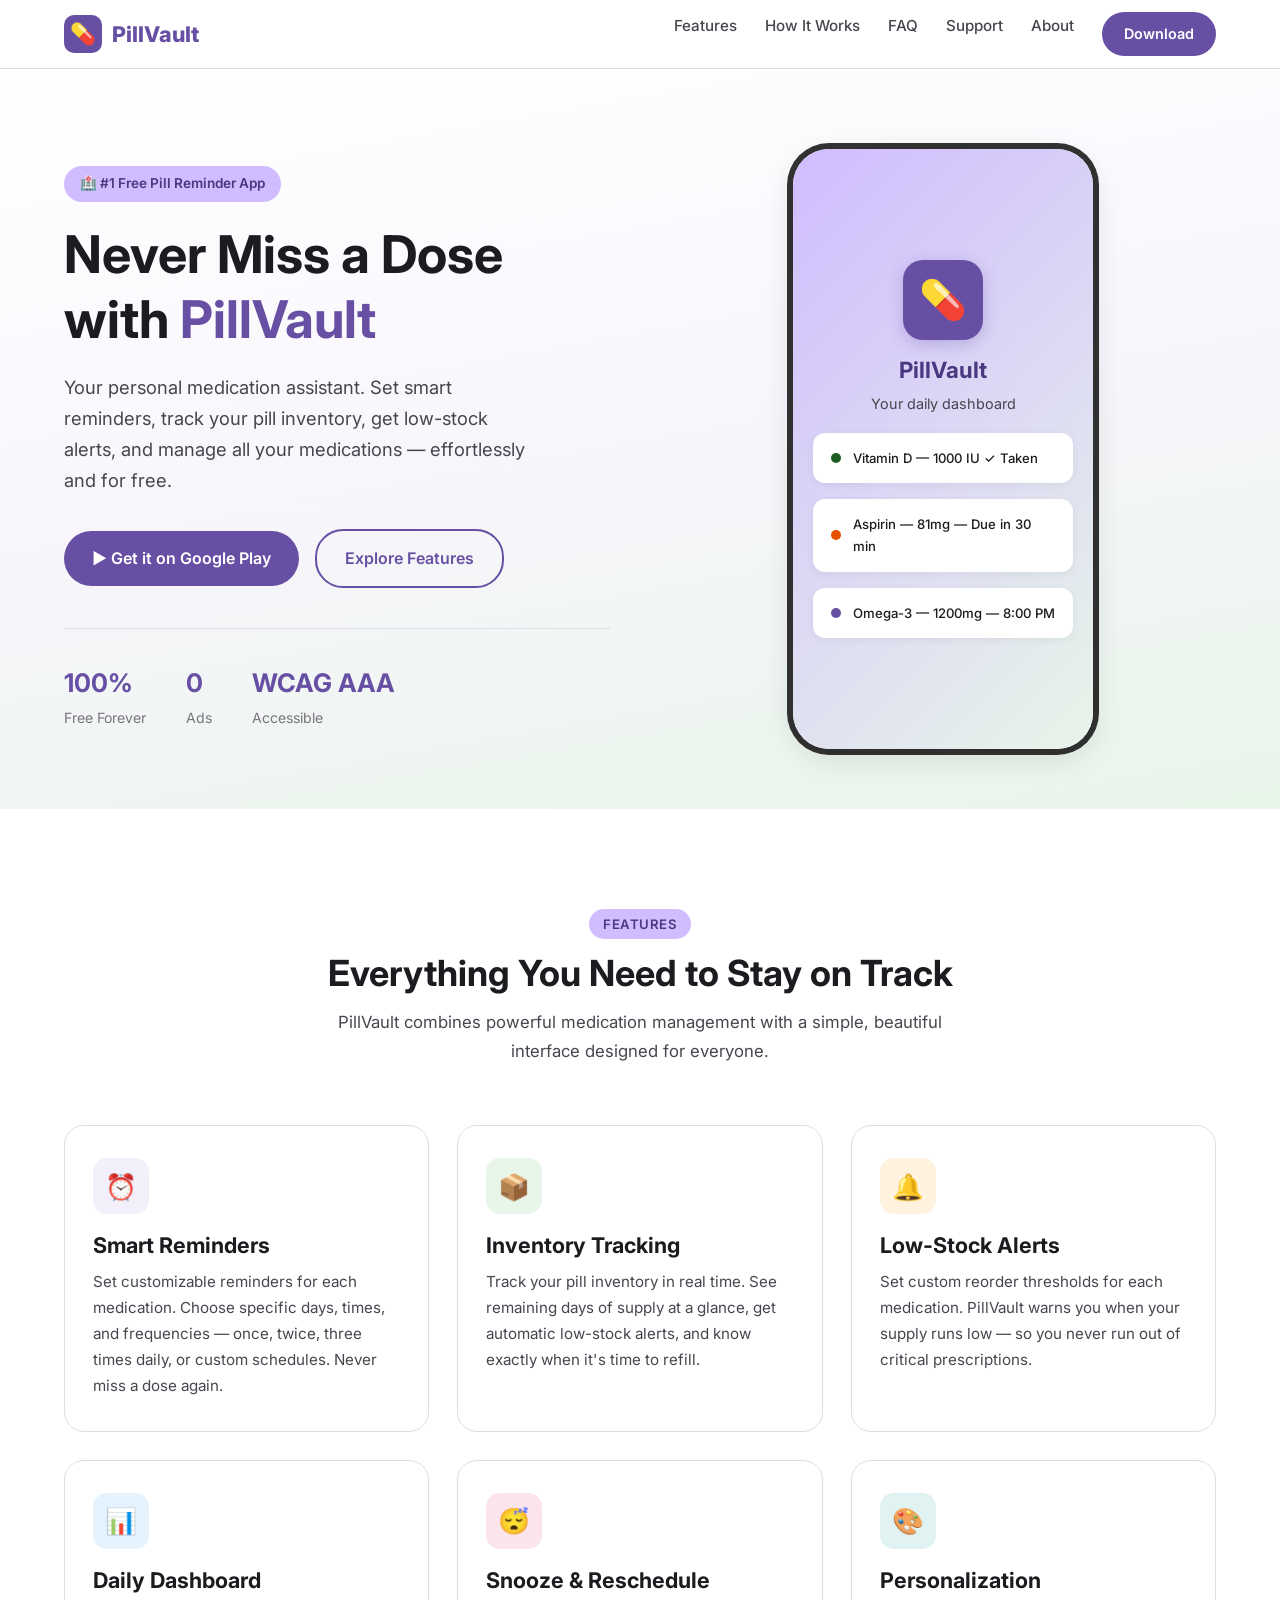
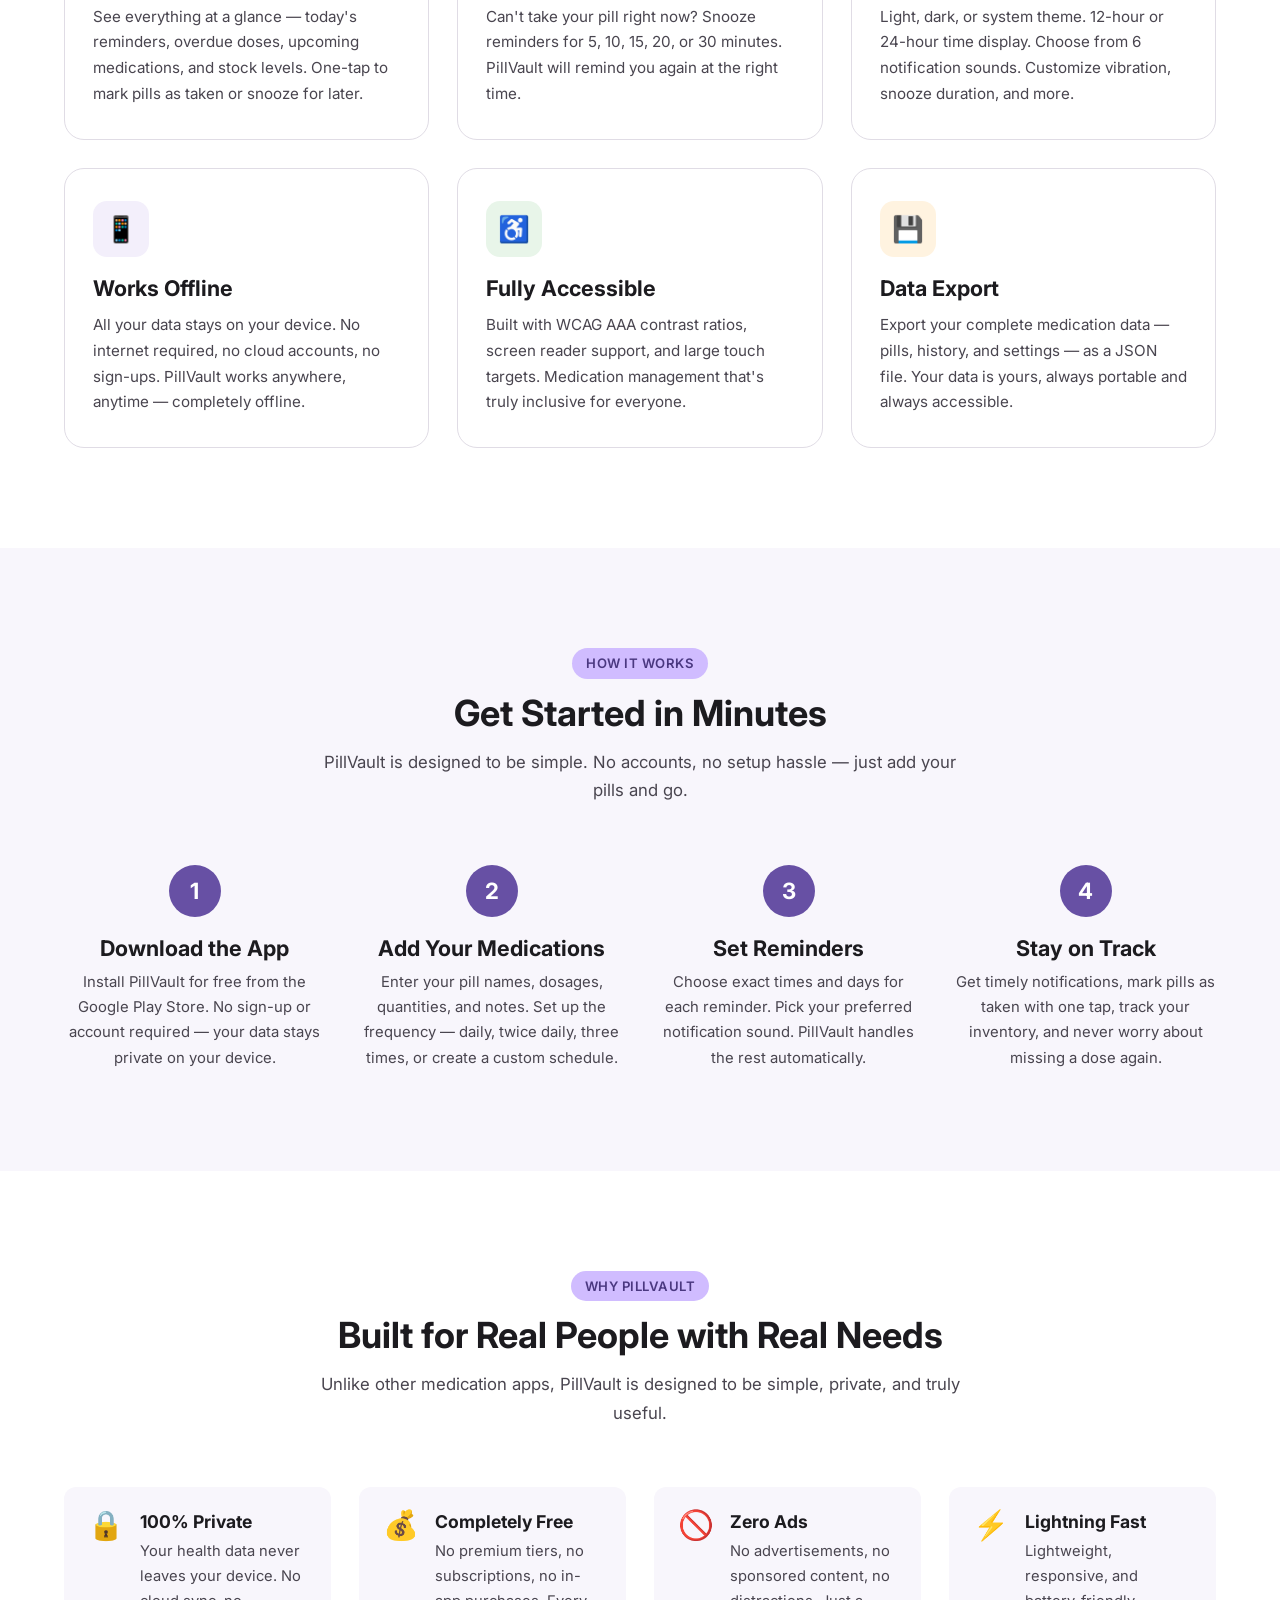
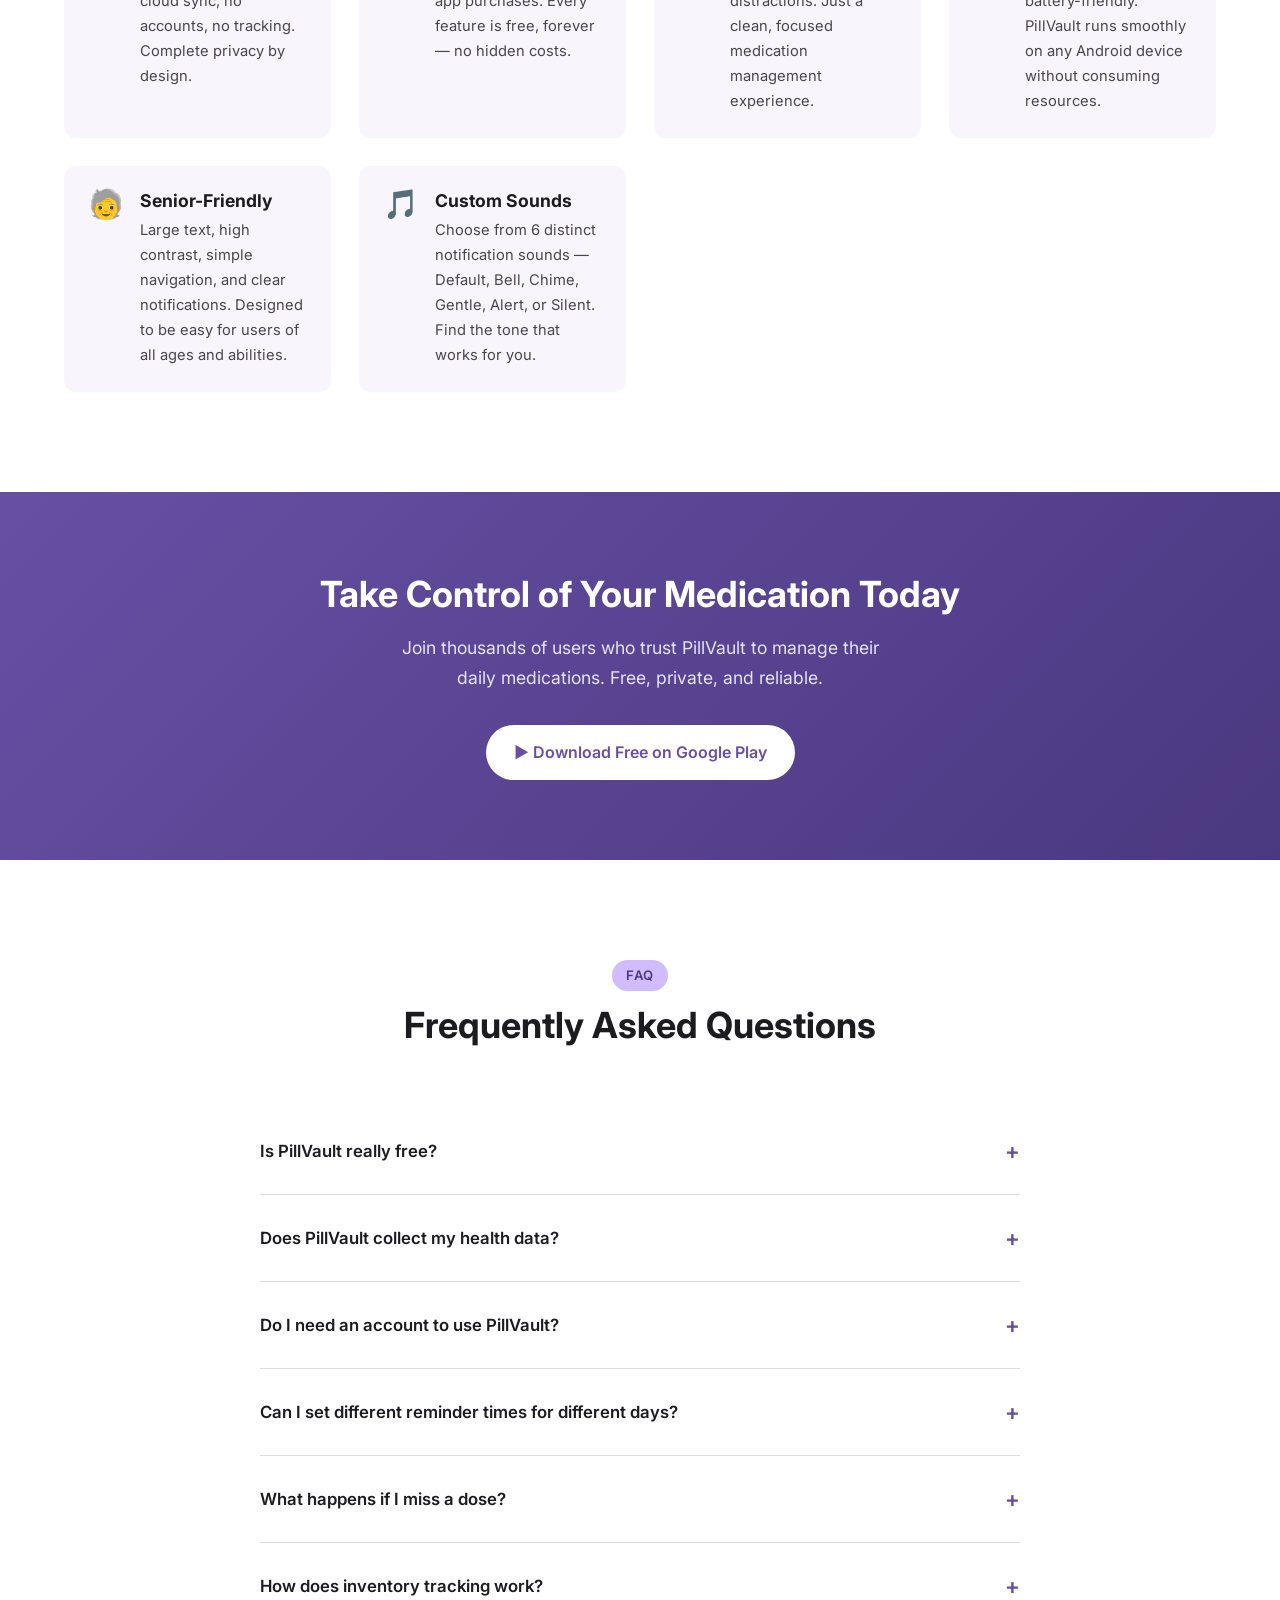
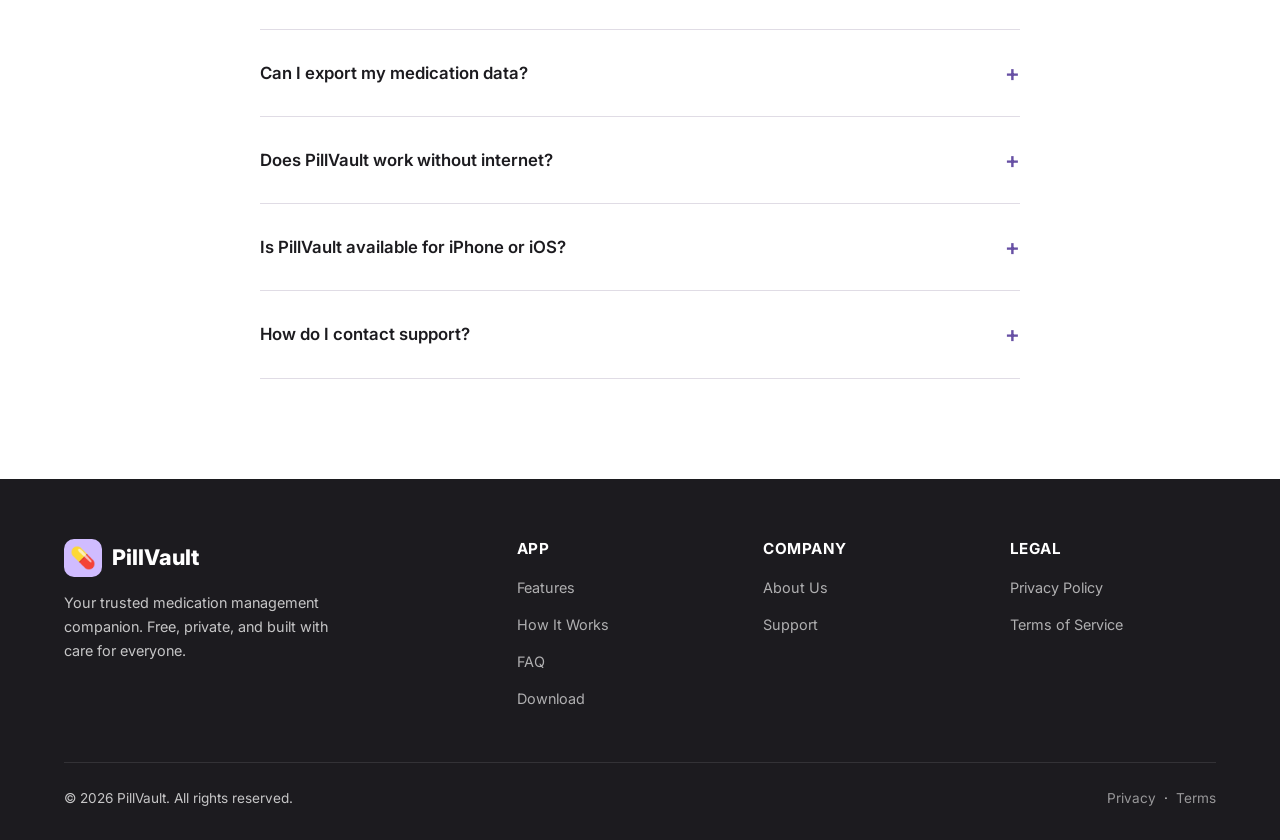
==== index.html @ a22668d8 "Add privacy policy, terms of service, and support pages; create sitemap and robots.txt for SEO" ====
<!doctype html>
<html lang="en">
  <head>
    <meta charset="UTF-8" />
    <meta name="viewport" content="width=device-width, initial-scale=1.0" />

    <!-- Primary SEO -->
    <title>PillVault — Smart Medication Manager &amp; Pill Reminder App</title>
    <meta
      name="description"
      content="PillVault is a free medication management app with smart pill reminders, inventory tracking, and low-stock alerts. Never miss a dose again. Download on Google Play."
    />
    <meta
      name="keywords"
      content="pill reminder app, medication manager, medicine tracker, pill organizer, medication reminder, inventory tracker, health app, prescription tracker, dose reminder, PillVault"
    />
    <meta name="author" content="PillVault" />
    <link rel="canonical" href="https://pillvault.app/" />

    <!-- Open Graph / Social -->
    <meta property="og:type" content="website" />
    <meta
      property="og:title"
      content="PillVault — Smart Medication Manager &amp; Pill Reminder App"
    />
    <meta
      property="og:description"
      content="Never miss a dose. PillVault helps you manage medications, set smart reminders, and track inventory — all in one free app."
    />
    <meta property="og:url" content="https://pillvault.app/" />
    <meta property="og:site_name" content="PillVault" />
    <meta
      property="og:image"
      content="https://pillvault.app/assets/images/og-image.png"
    />

    <!-- Twitter -->
    <meta name="twitter:card" content="summary_large_image" />
    <meta
      name="twitter:title"
      content="PillVault — Smart Medication Manager &amp; Pill Reminder App"
    />
    <meta
      name="twitter:description"
      content="Never miss a dose. PillVault helps you manage medications, set smart reminders, and track inventory — all in one free app."
    />
    <meta
      name="twitter:image"
      content="https://pillvault.app/assets/images/og-image.png"
    />

    <!-- Favicon -->
    <link rel="icon" type="image/svg+xml" href="assets/images/favicon.svg" />

    <!-- Fonts -->
    <link rel="preconnect" href="https://fonts.googleapis.com" />
    <link rel="preconnect" href="https://fonts.gstatic.com" crossorigin />
    <link
      href="https://fonts.googleapis.com/css2?family=Inter:wght@400;500;600;700;800&display=swap"
      rel="stylesheet"
    />

    <!-- Styles -->
    <link rel="stylesheet" href="assets/style.css" />

    <!-- Structured Data -->
    <script type="application/ld+json">
      {
        "@context": "https://schema.org",
        "@type": "MobileApplication",
        "name": "PillVault",
        "operatingSystem": "Android",
        "applicationCategory": "HealthApplication",
        "description": "PillVault is a free, smart medication management app with pill reminders, inventory tracking, low-stock alerts, and customizable notification sounds. Never miss a dose again.",
        "offers": {
          "@type": "Offer",
          "price": "0",
          "priceCurrency": "USD"
        },
        "aggregateRating": {
          "@type": "AggregateRating",
          "ratingValue": "4.8",
          "ratingCount": "500"
        },
        "url": "https://pillvault.app/",
        "installUrl": "https://play.google.com/store/apps/details?id=com.pillvault.app"
      }
    </script>
  </head>
  <body>
    <!-- ==================== HEADER ==================== -->
    <header class="site-header">
      <div class="container header-inner">
        <a href="index.html" class="logo" aria-label="PillVault Home">
          <span class="logo-icon">💊</span> PillVault
        </a>
        <button
          class="mobile-toggle"
          aria-label="Toggle navigation"
          onclick="document.querySelector('nav').classList.toggle('open')"
        >
          ☰
        </button>
        <nav>
          <ul>
            <li><a href="#features">Features</a></li>
            <li><a href="#how-it-works">How It Works</a></li>
            <li><a href="#faq">FAQ</a></li>
            <li><a href="support.html">Support</a></li>
            <li><a href="about.html">About</a></li>
            <li>
              <a
                href="https://play.google.com/store/apps/details?id=com.pillvault.app"
                class="btn btn-primary"
                style="padding: 10px 22px; font-size: 0.9rem"
                >Download</a
              >
            </li>
          </ul>
        </nav>
      </div>
    </header>

    <!-- ==================== HERO ==================== -->
    <section class="hero">
      <div class="container hero-grid">
        <div class="hero-content">
          <span class="hero-badge">🏥 #1 Free Pill Reminder App</span>
          <h1>Never Miss a Dose with <span>PillVault</span></h1>
          <p class="hero-desc">
            Your personal medication assistant. Set smart reminders, track your
            pill inventory, get low-stock alerts, and manage all your
            medications — effortlessly and for free.
          </p>
          <div class="hero-actions">
            <a
              href="https://play.google.com/store/apps/details?id=com.pillvault.app"
              class="btn btn-primary"
            >
              ▶ Get it on Google Play
            </a>
            <a href="#features" class="btn btn-outline">Explore Features</a>
          </div>

          <div class="hero-stats">
            <div class="stat">
              <strong>100%</strong>
              <span>Free Forever</span>
            </div>
            <div class="stat">
              <strong>0</strong>
              <span>Ads</span>
            </div>
            <div class="stat">
              <strong>WCAG AAA</strong>
              <span>Accessible</span>
            </div>
          </div>
        </div>

        <div class="hero-visual">
          <div class="phone-mockup">
            <div class="phone-screen">
              <div class="app-icon-large">💊</div>
              <h3>PillVault</h3>
              <p>Your daily dashboard</p>
              <div class="mock-card">
                <span class="dot dot-green"></span>
                <span>Vitamin D — 1000 IU ✓ Taken</span>
              </div>
              <div class="mock-card">
                <span class="dot dot-orange"></span>
                <span>Aspirin — 81mg — Due in 30 min</span>
              </div>
              <div class="mock-card">
                <span class="dot dot-blue"></span>
                <span>Omega-3 — 1200mg — 8:00 PM</span>
              </div>
            </div>
          </div>
        </div>
      </div>
    </section>

    <!-- ==================== FEATURES ==================== -->
    <section class="features" id="features">
      <div class="container">
        <div class="section-header">
          <span class="section-label">Features</span>
          <h2>Everything You Need to Stay on Track</h2>
          <p>
            PillVault combines powerful medication management with a simple,
            beautiful interface designed for everyone.
          </p>
        </div>

        <div class="features-grid">
          <div class="feature-card">
            <div class="feature-icon icon-purple">⏰</div>
            <h3>Smart Reminders</h3>
            <p>
              Set customizable reminders for each medication. Choose specific
              days, times, and frequencies — once, twice, three times daily, or
              custom schedules. Never miss a dose again.
            </p>
          </div>

          <div class="feature-card">
            <div class="feature-icon icon-green">📦</div>
            <h3>Inventory Tracking</h3>
            <p>
              Track your pill inventory in real time. See remaining days of
              supply at a glance, get automatic low-stock alerts, and know
              exactly when it's time to refill.
            </p>
          </div>

          <div class="feature-card">
            <div class="feature-icon icon-orange">🔔</div>
            <h3>Low-Stock Alerts</h3>
            <p>
              Set custom reorder thresholds for each medication. PillVault warns
              you when your supply runs low — so you never run out of critical
              prescriptions.
            </p>
          </div>

          <div class="feature-card">
            <div class="feature-icon icon-blue">📊</div>
            <h3>Daily Dashboard</h3>
            <p>
              See everything at a glance — today's reminders, overdue doses,
              upcoming medications, and stock levels. One-tap to mark pills as
              taken or snooze for later.
            </p>
          </div>

          <div class="feature-card">
            <div class="feature-icon icon-red">😴</div>
            <h3>Snooze &amp; Reschedule</h3>
            <p>
              Can't take your pill right now? Snooze reminders for 5, 10, 15,
              20, or 30 minutes. PillVault will remind you again at the right
              time.
            </p>
          </div>

          <div class="feature-card">
            <div class="feature-icon icon-teal">🎨</div>
            <h3>Personalization</h3>
            <p>
              Light, dark, or system theme. 12-hour or 24-hour time display.
              Choose from 6 notification sounds. Customize vibration, snooze
              duration, and more.
            </p>
          </div>

          <div class="feature-card">
            <div class="feature-icon icon-purple">📱</div>
            <h3>Works Offline</h3>
            <p>
              All your data stays on your device. No internet required, no cloud
              accounts, no sign-ups. PillVault works anywhere, anytime —
              completely offline.
            </p>
          </div>

          <div class="feature-card">
            <div class="feature-icon icon-green">♿</div>
            <h3>Fully Accessible</h3>
            <p>
              Built with WCAG AAA contrast ratios, screen reader support, and
              large touch targets. Medication management that's truly inclusive
              for everyone.
            </p>
          </div>

          <div class="feature-card">
            <div class="feature-icon icon-orange">💾</div>
            <h3>Data Export</h3>
            <p>
              Export your complete medication data — pills, history, and
              settings — as a JSON file. Your data is yours, always portable and
              always accessible.
            </p>
          </div>
        </div>
      </div>
    </section>

    <!-- ==================== HOW IT WORKS ==================== -->
    <section class="how-it-works" id="how-it-works">
      <div class="container">
        <div class="section-header">
          <span class="section-label">How It Works</span>
          <h2>Get Started in Minutes</h2>
          <p>
            PillVault is designed to be simple. No accounts, no setup hassle —
            just add your pills and go.
          </p>
        </div>

        <div class="steps">
          <div class="step">
            <div class="step-number">1</div>
            <h3>Download the App</h3>
            <p>
              Install PillVault for free from the Google Play Store. No sign-up
              or account required — your data stays private on your device.
            </p>
          </div>
          <div class="step">
            <div class="step-number">2</div>
            <h3>Add Your Medications</h3>
            <p>
              Enter your pill names, dosages, quantities, and notes. Set up the
              frequency — daily, twice daily, three times, or create a custom
              schedule.
            </p>
          </div>
          <div class="step">
            <div class="step-number">3</div>
            <h3>Set Reminders</h3>
            <p>
              Choose exact times and days for each reminder. Pick your preferred
              notification sound. PillVault handles the rest automatically.
            </p>
          </div>
          <div class="step">
            <div class="step-number">4</div>
            <h3>Stay on Track</h3>
            <p>
              Get timely notifications, mark pills as taken with one tap, track
              your inventory, and never worry about missing a dose again.
            </p>
          </div>
        </div>
      </div>
    </section>

    <!-- ==================== WHY PILLVAULT ==================== -->
    <section class="benefits" id="why">
      <div class="container">
        <div class="section-header">
          <span class="section-label">Why PillVault</span>
          <h2>Built for Real People with Real Needs</h2>
          <p>
            Unlike other medication apps, PillVault is designed to be simple,
            private, and truly useful.
          </p>
        </div>

        <div class="benefits-grid">
          <div class="benefit-card">
            <div class="benefit-icon">🔒</div>
            <div>
              <h3>100% Private</h3>
              <p>
                Your health data never leaves your device. No cloud sync, no
                accounts, no tracking. Complete privacy by design.
              </p>
            </div>
          </div>

          <div class="benefit-card">
            <div class="benefit-icon">💰</div>
            <div>
              <h3>Completely Free</h3>
              <p>
                No premium tiers, no subscriptions, no in-app purchases. Every
                feature is free, forever — no hidden costs.
              </p>
            </div>
          </div>

          <div class="benefit-card">
            <div class="benefit-icon">🚫</div>
            <div>
              <h3>Zero Ads</h3>
              <p>
                No advertisements, no sponsored content, no distractions. Just a
                clean, focused medication management experience.
              </p>
            </div>
          </div>

          <div class="benefit-card">
            <div class="benefit-icon">⚡</div>
            <div>
              <h3>Lightning Fast</h3>
              <p>
                Lightweight, responsive, and battery-friendly. PillVault runs
                smoothly on any Android device without consuming resources.
              </p>
            </div>
          </div>

          <div class="benefit-card">
            <div class="benefit-icon">🧓</div>
            <div>
              <h3>Senior-Friendly</h3>
              <p>
                Large text, high contrast, simple navigation, and clear
                notifications. Designed to be easy for users of all ages and
                abilities.
              </p>
            </div>
          </div>

          <div class="benefit-card">
            <div class="benefit-icon">🎵</div>
            <div>
              <h3>Custom Sounds</h3>
              <p>
                Choose from 6 distinct notification sounds — Default, Bell,
                Chime, Gentle, Alert, or Silent. Find the tone that works for
                you.
              </p>
            </div>
          </div>
        </div>
      </div>
    </section>

    <!-- ==================== CTA ==================== -->
    <section class="cta">
      <div class="container">
        <h2>Take Control of Your Medication Today</h2>
        <p>
          Join thousands of users who trust PillVault to manage their daily
          medications. Free, private, and reliable.
        </p>
        <a
          href="https://play.google.com/store/apps/details?id=com.pillvault.app"
          class="btn btn-white"
        >
          ▶ Download Free on Google Play
        </a>
      </div>
    </section>

    <!-- ==================== FAQ ==================== -->
    <section class="faq" id="faq">
      <div class="container">
        <div class="section-header">
          <span class="section-label">FAQ</span>
          <h2>Frequently Asked Questions</h2>
        </div>

        <div class="faq-list">
          <details class="faq-item">
            <summary>Is PillVault really free?</summary>
            <p>
              Yes, PillVault is 100% free with no in-app purchases, no
              subscriptions, and no hidden fees. All features are available to
              every user from day one.
            </p>
          </details>

          <details class="faq-item">
            <summary>Does PillVault collect my health data?</summary>
            <p>
              No. PillVault stores all your data locally on your device. We do
              not collect, transmit, or store any personal or health information
              on external servers. Your data stays on your phone.
            </p>
          </details>

          <details class="faq-item">
            <summary>Do I need an account to use PillVault?</summary>
            <p>
              No account or sign-up is required. Simply download the app and
              start adding your medications right away. No email, no password,
              no verification needed.
            </p>
          </details>

          <details class="faq-item">
            <summary>
              Can I set different reminder times for different days?
            </summary>
            <p>
              Yes! PillVault supports fully customizable reminder schedules. You
              can set different times for each day of the week, or use preset
              frequencies like once, twice, or three times daily.
            </p>
          </details>

          <details class="faq-item">
            <summary>What happens if I miss a dose?</summary>
            <p>
              PillVault automatically detects missed doses after 60 minutes and
              marks them accordingly in your history. You can also snooze
              reminders to be notified again after a configurable delay.
            </p>
          </details>

          <details class="faq-item">
            <summary>How does inventory tracking work?</summary>
            <p>
              When you add a medication, enter your current quantity. Each time
              you mark a dose as taken, PillVault automatically decreases your
              inventory count. You'll see remaining days of supply and get
              alerts when stock runs low.
            </p>
          </details>

          <details class="faq-item">
            <summary>Can I export my medication data?</summary>
            <p>
              Yes. Go to Settings and use the Export Data feature. PillVault
              exports all your pills, history, and settings as a portable JSON
              file that you can save or share.
            </p>
          </details>

          <details class="faq-item">
            <summary>Does PillVault work without internet?</summary>
            <p>
              Absolutely. PillVault works completely offline. All reminder
              scheduling, inventory tracking, and data management happen locally
              on your device with no internet connection required.
            </p>
          </details>

          <details class="faq-item">
            <summary>Is PillVault available for iPhone or iOS?</summary>
            <p>
              PillVault is currently available on Android via the Google Play
              Store. iOS support is planned for a future release. Stay tuned for
              updates!
            </p>
          </details>

          <details class="faq-item">
            <summary>How do I contact support?</summary>
            <p>
              Visit our <a href="support.html">Support page</a> for help. You
              can reach us via email for any questions, feedback, or issues you
              encounter with the app.
            </p>
          </details>
        </div>
      </div>
    </section>

    <!-- ==================== FOOTER ==================== -->
    <footer class="site-footer">
      <div class="container">
        <div class="footer-grid">
          <div class="footer-brand">
            <div class="logo"><span class="logo-icon">💊</span> PillVault</div>
            <p>
              Your trusted medication management companion. Free, private, and
              built with care for everyone.
            </p>
          </div>

          <div class="footer-col">
            <h4>App</h4>
            <ul>
              <li><a href="#features">Features</a></li>
              <li><a href="#how-it-works">How It Works</a></li>
              <li><a href="#faq">FAQ</a></li>
              <li>
                <a
                  href="https://play.google.com/store/apps/details?id=com.pillvault.app"
                  >Download</a
                >
              </li>
            </ul>
          </div>

          <div class="footer-col">
            <h4>Company</h4>
            <ul>
              <li><a href="about.html">About Us</a></li>
              <li><a href="support.html">Support</a></li>
            </ul>
          </div>

          <div class="footer-col">
            <h4>Legal</h4>
            <ul>
              <li><a href="privacy-policy.html">Privacy Policy</a></li>
              <li><a href="terms-of-service.html">Terms of Service</a></li>
            </ul>
          </div>
        </div>

        <div class="footer-bottom">
          <span>&copy; 2026 PillVault. All rights reserved.</span>
          <span>
            <a href="privacy-policy.html">Privacy</a> &nbsp;·&nbsp;
            <a href="terms-of-service.html">Terms</a>
          </span>
        </div>
      </div>
    </footer>
  </body>
</html>
---- assets/style.css ----
/* ============================================================
   PillVault Website — Stylesheet
   Brand color: #6750a4 (Material Design 3 Purple)
   ============================================================ */

/* ---------- Reset & Base ---------- */
*,
*::before,
*::after {
  box-sizing: border-box;
  margin: 0;
  padding: 0;
}

:root {
  --primary: #6750a4;
  --primary-light: #d0bcff;
  --primary-dark: #4a3880;
  --accent: #e8f5e9;
  --success: #1b5e20;
  --warning: #664900;
  --error: #93000a;
  --bg: #ffffff;
  --bg-alt: #f8f6fc;
  --bg-dark: #1c1b1f;
  --text: #1c1b1f;
  --text-light: #49454f;
  --text-lighter: #79747e;
  --border: #e0dce5;
  --shadow: 0 2px 12px rgba(0, 0, 0, 0.08);
  --shadow-lg: 0 8px 32px rgba(0, 0, 0, 0.12);
  --radius: 12px;
  --radius-lg: 20px;
  --max-width: 1200px;
  --transition: 0.25s ease;
}

html {
  scroll-behavior: smooth;
  font-size: 16px;
}

body {
  font-family:
    "Inter",
    -apple-system,
    BlinkMacSystemFont,
    "Segoe UI",
    Roboto,
    Oxygen,
    Ubuntu,
    sans-serif;
  color: var(--text);
  background: var(--bg);
  line-height: 1.7;
  -webkit-font-smoothing: antialiased;
}

img {
  max-width: 100%;
  height: auto;
  display: block;
}
a {
  color: var(--primary);
  text-decoration: none;
  transition: color var(--transition);
}
a:hover {
  color: var(--primary-dark);
}

h1,
h2,
h3,
h4 {
  line-height: 1.25;
  font-weight: 700;
}
h1 {
  font-size: clamp(2rem, 5vw, 3.25rem);
}
h2 {
  font-size: clamp(1.5rem, 3.5vw, 2.25rem);
}
h3 {
  font-size: 1.35rem;
}

.container {
  max-width: var(--max-width);
  margin: 0 auto;
  padding: 0 24px;
}

/* ---------- Header ---------- */
.site-header {
  position: sticky;
  top: 0;
  z-index: 100;
  background: rgba(255, 255, 255, 0.92);
  backdrop-filter: blur(12px);
  border-bottom: 1px solid var(--border);
}

.header-inner {
  display: flex;
  align-items: center;
  justify-content: space-between;
  height: 68px;
}

.logo {
  display: flex;
  align-items: center;
  gap: 10px;
  font-size: 1.35rem;
  font-weight: 800;
  color: var(--primary);
}

.logo-icon {
  width: 38px;
  height: 38px;
  background: var(--primary);
  color: #fff;
  border-radius: 10px;
  display: flex;
  align-items: center;
  justify-content: center;
  font-size: 1.3rem;
}

nav ul {
  list-style: none;
  display: flex;
  gap: 28px;
}

nav a {
  color: var(--text-light);
  font-weight: 500;
  font-size: 0.95rem;
  position: relative;
}

nav a::after {
  content: "";
  position: absolute;
  bottom: -4px;
  left: 0;
  width: 0;
  height: 2px;
  background: var(--primary);
  transition: width var(--transition);
}

nav a:hover {
  color: var(--primary);
}
nav a:hover::after {
  width: 100%;
}

.mobile-toggle {
  display: none;
  background: none;
  border: none;
  font-size: 1.6rem;
  color: var(--text);
  cursor: pointer;
}

/* ---------- Hero Section ---------- */
.hero {
  padding: 80px 0 60px;
  background: linear-gradient(
    170deg,
    var(--bg) 0%,
    var(--bg-alt) 50%,
    var(--accent) 100%
  );
}

.hero-grid {
  display: grid;
  grid-template-columns: 1fr 1fr;
  gap: 60px;
  align-items: center;
}

.hero-content {
  max-width: 560px;
}

.hero-badge {
  display: inline-block;
  background: var(--primary-light);
  color: var(--primary-dark);
  padding: 6px 16px;
  border-radius: 20px;
  font-size: 0.85rem;
  font-weight: 600;
  margin-bottom: 20px;
}

.hero h1 {
  margin-bottom: 20px;
}
.hero h1 span {
  color: var(--primary);
}

.hero-desc {
  font-size: 1.15rem;
  color: var(--text-light);
  margin-bottom: 32px;
  max-width: 480px;
}

.hero-actions {
  display: flex;
  gap: 16px;
  flex-wrap: wrap;
  align-items: center;
}

.btn {
  display: inline-flex;
  align-items: center;
  gap: 8px;
  padding: 14px 28px;
  border-radius: 28px;
  font-weight: 600;
  font-size: 1rem;
  transition: all var(--transition);
  border: none;
  cursor: pointer;
}

.btn-primary {
  background: var(--primary);
  color: #fff;
}
.btn-primary:hover {
  background: var(--primary-dark);
  color: #fff;
  transform: translateY(-2px);
  box-shadow: var(--shadow-lg);
}

.btn-outline {
  border: 2px solid var(--primary);
  color: var(--primary);
  background: transparent;
}
.btn-outline:hover {
  background: var(--primary);
  color: #fff;
  transform: translateY(-2px);
}

.hero-stats {
  display: flex;
  gap: 40px;
  margin-top: 40px;
  padding-top: 32px;
  border-top: 1px solid var(--border);
}

.stat strong {
  display: block;
  font-size: 1.6rem;
  color: var(--primary);
}
.stat span {
  font-size: 0.88rem;
  color: var(--text-lighter);
}

.hero-visual {
  display: flex;
  justify-content: center;
  align-items: center;
}

.phone-mockup {
  width: 300px;
  height: 600px;
  background: var(--bg);
  border-radius: 36px;
  box-shadow:
    var(--shadow-lg),
    0 0 0 6px #333;
  overflow: hidden;
  position: relative;
}

.phone-screen {
  width: 100%;
  height: 100%;
  background: linear-gradient(
    135deg,
    var(--primary-light) 0%,
    var(--accent) 100%
  );
  display: flex;
  flex-direction: column;
  align-items: center;
  justify-content: center;
  padding: 40px 20px;
  text-align: center;
}

.phone-screen .app-icon-large {
  width: 80px;
  height: 80px;
  background: var(--primary);
  border-radius: 20px;
  display: flex;
  align-items: center;
  justify-content: center;
  font-size: 2.4rem;
  margin-bottom: 16px;
  box-shadow: 0 4px 16px rgba(103, 80, 164, 0.3);
}

.phone-screen h3 {
  color: var(--primary-dark);
  font-size: 1.4rem;
  margin-bottom: 8px;
}

.phone-screen p {
  color: var(--text-light);
  font-size: 0.9rem;
}

.mock-card {
  background: #fff;
  border-radius: 12px;
  padding: 14px 18px;
  margin-top: 16px;
  width: 100%;
  box-shadow: 0 2px 8px rgba(0, 0, 0, 0.06);
  display: flex;
  align-items: center;
  gap: 12px;
  text-align: left;
}

.mock-card .dot {
  width: 10px;
  height: 10px;
  border-radius: 50%;
}
.dot-green {
  background: #1b5e20;
}
.dot-orange {
  background: #e65100;
}
.dot-blue {
  background: var(--primary);
}

.mock-card span {
  font-size: 0.82rem;
  color: var(--text);
  font-weight: 500;
}

/* ---------- Features Section ---------- */
.features {
  padding: 100px 0;
}

.section-header {
  text-align: center;
  max-width: 640px;
  margin: 0 auto 60px;
}

.section-label {
  display: inline-block;
  background: var(--primary-light);
  color: var(--primary-dark);
  padding: 4px 14px;
  border-radius: 16px;
  font-size: 0.82rem;
  font-weight: 600;
  margin-bottom: 12px;
  text-transform: uppercase;
  letter-spacing: 0.5px;
}

.section-header p {
  color: var(--text-light);
  font-size: 1.05rem;
  margin-top: 12px;
}

.features-grid {
  display: grid;
  grid-template-columns: repeat(auto-fit, minmax(280px, 1fr));
  gap: 28px;
}

.feature-card {
  background: var(--bg);
  border: 1px solid var(--border);
  border-radius: var(--radius-lg);
  padding: 32px 28px;
  transition: all var(--transition);
}

.feature-card:hover {
  transform: translateY(-4px);
  box-shadow: var(--shadow-lg);
  border-color: var(--primary-light);
}

.feature-icon {
  width: 56px;
  height: 56px;
  border-radius: 14px;
  display: flex;
  align-items: center;
  justify-content: center;
  font-size: 1.6rem;
  margin-bottom: 18px;
}

.icon-purple {
  background: #f3effb;
}
.icon-green {
  background: #e8f5e9;
}
.icon-orange {
  background: #fff3e0;
}
.icon-blue {
  background: #e3f2fd;
}
.icon-red {
  background: #fce4ec;
}
.icon-teal {
  background: #e0f2f1;
}

.feature-card h3 {
  margin-bottom: 10px;
}
.feature-card p {
  color: var(--text-light);
  font-size: 0.95rem;
}

/* ---------- How It Works ---------- */
.how-it-works {
  padding: 100px 0;
  background: var(--bg-alt);
}

.steps {
  display: grid;
  grid-template-columns: repeat(auto-fit, minmax(220px, 1fr));
  gap: 36px;
  counter-reset: step;
}

.step {
  text-align: center;
  position: relative;
}

.step-number {
  width: 52px;
  height: 52px;
  background: var(--primary);
  color: #fff;
  border-radius: 50%;
  display: inline-flex;
  align-items: center;
  justify-content: center;
  font-size: 1.4rem;
  font-weight: 700;
  margin-bottom: 18px;
}

.step h3 {
  margin-bottom: 8px;
}
.step p {
  color: var(--text-light);
  font-size: 0.93rem;
}

/* ---------- Benefits / Why ---------- */
.benefits {
  padding: 100px 0;
}

.benefits-grid {
  display: grid;
  grid-template-columns: repeat(auto-fit, minmax(260px, 1fr));
  gap: 28px;
}

.benefit-card {
  display: flex;
  gap: 16px;
  padding: 24px;
  border-radius: var(--radius);
  background: var(--bg-alt);
  transition: background var(--transition);
}

.benefit-card:hover {
  background: #f0ecf8;
}

.benefit-icon {
  font-size: 1.8rem;
  flex-shrink: 0;
  line-height: 1;
}

.benefit-card h3 {
  margin-bottom: 6px;
  font-size: 1.1rem;
}
.benefit-card p {
  color: var(--text-light);
  font-size: 0.92rem;
}

/* ---------- CTA Section ---------- */
.cta {
  padding: 80px 0;
  background: linear-gradient(
    135deg,
    var(--primary) 0%,
    var(--primary-dark) 100%
  );
  color: #fff;
  text-align: center;
}

.cta h2 {
  color: #fff;
  margin-bottom: 16px;
}
.cta p {
  color: rgba(255, 255, 255, 0.85);
  font-size: 1.1rem;
  margin-bottom: 32px;
  max-width: 520px;
  margin-left: auto;
  margin-right: auto;
}

.btn-white {
  background: #fff;
  color: var(--primary);
}
.btn-white:hover {
  background: #f0ecf8;
  color: var(--primary-dark);
  transform: translateY(-2px);
  box-shadow: var(--shadow-lg);
}

/* ---------- FAQ ---------- */
.faq {
  padding: 100px 0;
}

.faq-list {
  max-width: 760px;
  margin: 0 auto;
}

.faq-item {
  border-bottom: 1px solid var(--border);
  padding: 24px 0;
}

.faq-item summary {
  cursor: pointer;
  font-weight: 600;
  font-size: 1.05rem;
  list-style: none;
  display: flex;
  justify-content: space-between;
  align-items: center;
}

.faq-item summary::after {
  content: "+";
  font-size: 1.4rem;
  color: var(--primary);
  transition: transform var(--transition);
}

.faq-item[open] summary::after {
  content: "−";
}

.faq-item p {
  margin-top: 12px;
  color: var(--text-light);
  font-size: 0.95rem;
  padding-right: 40px;
}

/* ---------- Footer ---------- */
.site-footer {
  background: var(--bg-dark);
  color: rgba(255, 255, 255, 0.75);
  padding: 60px 0 30px;
}

.footer-grid {
  display: grid;
  grid-template-columns: 2fr 1fr 1fr 1fr;
  gap: 40px;
  margin-bottom: 40px;
}

.footer-brand .logo {
  color: #fff;
  margin-bottom: 14px;
}
.footer-brand .logo .logo-icon {
  background: var(--primary-light);
  color: var(--primary-dark);
}
.footer-brand p {
  font-size: 0.9rem;
  max-width: 280px;
}

.footer-col h4 {
  color: #fff;
  font-size: 0.95rem;
  margin-bottom: 16px;
  text-transform: uppercase;
  letter-spacing: 0.5px;
}

.footer-col ul {
  list-style: none;
}
.footer-col li {
  margin-bottom: 10px;
}
.footer-col a {
  color: rgba(255, 255, 255, 0.65);
  font-size: 0.9rem;
}
.footer-col a:hover {
  color: #fff;
}

.footer-bottom {
  border-top: 1px solid rgba(255, 255, 255, 0.1);
  padding-top: 24px;
  display: flex;
  justify-content: space-between;
  align-items: center;
  font-size: 0.85rem;
}

.footer-bottom a {
  color: rgba(255, 255, 255, 0.55);
}
.footer-bottom a:hover {
  color: #fff;
}

/* ---------- Legal Pages ---------- */
.legal-page {
  padding: 60px 0 100px;
}

.legal-page .container {
  max-width: 800px;
}

.legal-page h1 {
  margin-bottom: 8px;
}

.legal-updated {
  color: var(--text-lighter);
  font-size: 0.9rem;
  margin-bottom: 40px;
}

.legal-page h2 {
  font-size: 1.4rem;
  margin-top: 40px;
  margin-bottom: 12px;
  color: var(--primary-dark);
}

.legal-page h3 {
  font-size: 1.15rem;
  margin-top: 28px;
  margin-bottom: 8px;
}

.legal-page p,
.legal-page li {
  color: var(--text-light);
  margin-bottom: 12px;
}

.legal-page ul,
.legal-page ol {
  padding-left: 24px;
  margin-bottom: 16px;
}

.legal-page ul li {
  list-style: disc;
}

/* ---------- Support Page ---------- */
.support-hero {
  padding: 60px 0 40px;
  background: var(--bg-alt);
  text-align: center;
}

.support-hero p {
  color: var(--text-light);
  font-size: 1.1rem;
  margin-top: 12px;
  max-width: 520px;
  margin-left: auto;
  margin-right: auto;
}

.support-content {
  padding: 60px 0 100px;
}

.support-grid {
  display: grid;
  grid-template-columns: repeat(auto-fit, minmax(300px, 1fr));
  gap: 32px;
  margin-bottom: 60px;
}

.support-card {
  background: var(--bg);
  border: 1px solid var(--border);
  border-radius: var(--radius-lg);
  padding: 36px 28px;
  text-align: center;
  transition: all var(--transition);
}

.support-card:hover {
  transform: translateY(-4px);
  box-shadow: var(--shadow-lg);
}

.support-card .card-icon {
  font-size: 2.4rem;
  margin-bottom: 16px;
}

.support-card h3 {
  margin-bottom: 10px;
}
.support-card p {
  color: var(--text-light);
  font-size: 0.93rem;
  margin-bottom: 18px;
}

/* ---------- About Page ---------- */
.about-hero {
  padding: 80px 0 60px;
  background: linear-gradient(170deg, var(--bg) 0%, var(--bg-alt) 100%);
  text-align: center;
}

.about-hero p {
  color: var(--text-light);
  font-size: 1.15rem;
  max-width: 640px;
  margin: 16px auto 0;
}

.about-section {
  padding: 80px 0;
}
.about-section:nth-child(even) {
  background: var(--bg-alt);
}

.about-section .container {
  max-width: 800px;
}

.about-section h2 {
  margin-bottom: 20px;
}
.about-section p {
  color: var(--text-light);
  margin-bottom: 14px;
}

.values-grid {
  display: grid;
  grid-template-columns: repeat(auto-fit, minmax(220px, 1fr));
  gap: 24px;
  margin-top: 32px;
}

.value-card {
  text-align: center;
  padding: 28px 20px;
  background: var(--bg);
  border-radius: var(--radius);
  border: 1px solid var(--border);
}

.value-card .icon {
  font-size: 2rem;
  margin-bottom: 12px;
}
.value-card h3 {
  margin-bottom: 8px;
  font-size: 1.05rem;
}
.value-card p {
  font-size: 0.9rem;
}

/* ---------- Responsive ---------- */
@media (max-width: 900px) {
  .hero-grid {
    grid-template-columns: 1fr;
    text-align: center;
  }
  .hero-content {
    max-width: 100%;
  }
  .hero-desc {
    max-width: 100%;
    margin-left: auto;
    margin-right: auto;
  }
  .hero-actions {
    justify-content: center;
  }
  .hero-stats {
    justify-content: center;
  }
  .hero-visual {
    display: none;
  }
  .footer-grid {
    grid-template-columns: 1fr 1fr;
  }
}

@media (max-width: 640px) {
  .header-inner nav {
    display: none;
  }
  .mobile-toggle {
    display: block;
  }

  .header-inner nav.open {
    display: flex;
    position: absolute;
    top: 68px;
    left: 0;
    right: 0;
    background: #fff;
    border-bottom: 1px solid var(--border);
    padding: 20px;
    box-shadow: var(--shadow);
  }

  .header-inner nav.open ul {
    flex-direction: column;
    gap: 16px;
    width: 100%;
  }

  .hero {
    padding: 40px 0;
  }
  .features,
  .how-it-works,
  .benefits,
  .faq {
    padding: 60px 0;
  }
  .footer-grid {
    grid-template-columns: 1fr;
  }
  .footer-bottom {
    flex-direction: column;
    gap: 12px;
    text-align: center;
  }
  .steps {
    grid-template-columns: 1fr;
  }
}

/* ---------- Accessibility ---------- */
:focus-visible {
  outline: 3px solid var(--primary);
  outline-offset: 2px;
}

@media (prefers-reduced-motion: reduce) {
  *,
  *::before,
  *::after {
    transition-duration: 0.01ms !important;
    animation-duration: 0.01ms !important;
  }
}

/* ---------- Print ---------- */
@media print {
  .site-header,
  .cta,
  .site-footer,
  .hero-visual {
    display: none;
  }
  body {
    color: #000;
    background: #fff;
  }
}
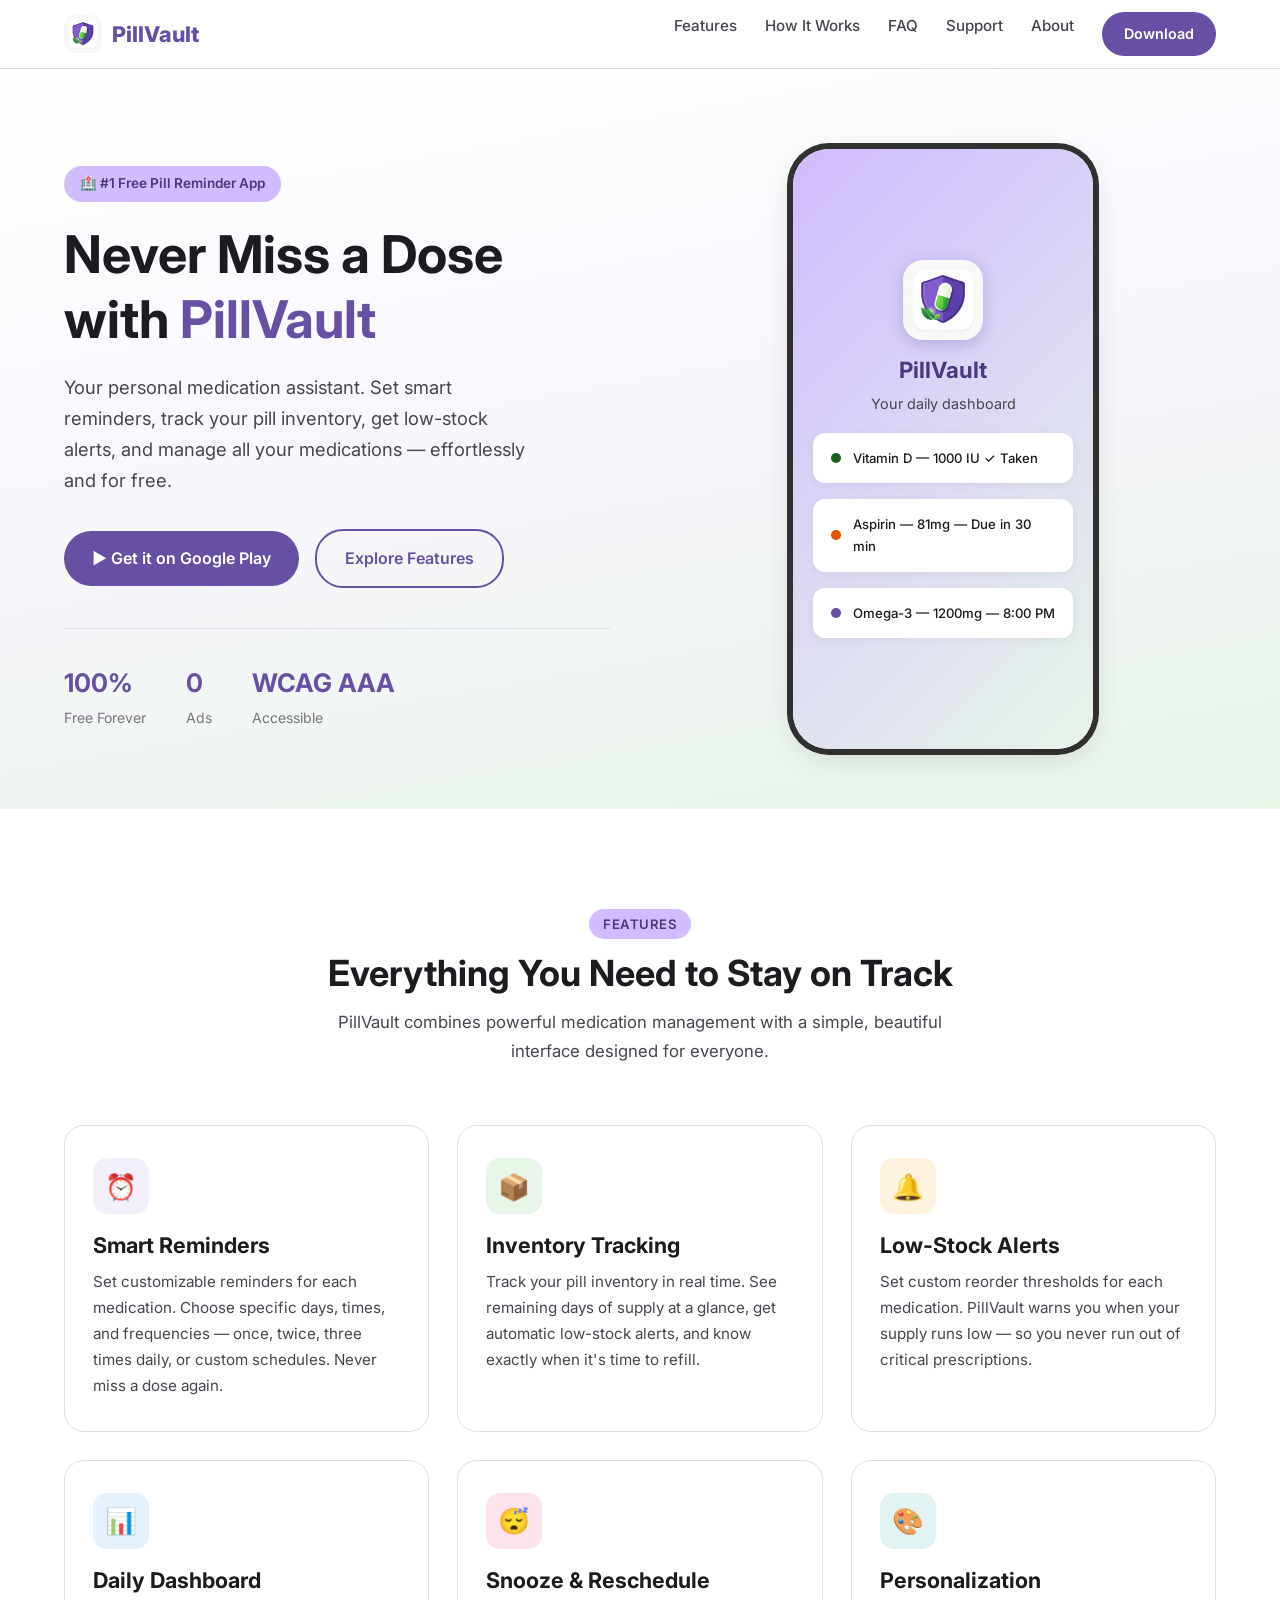
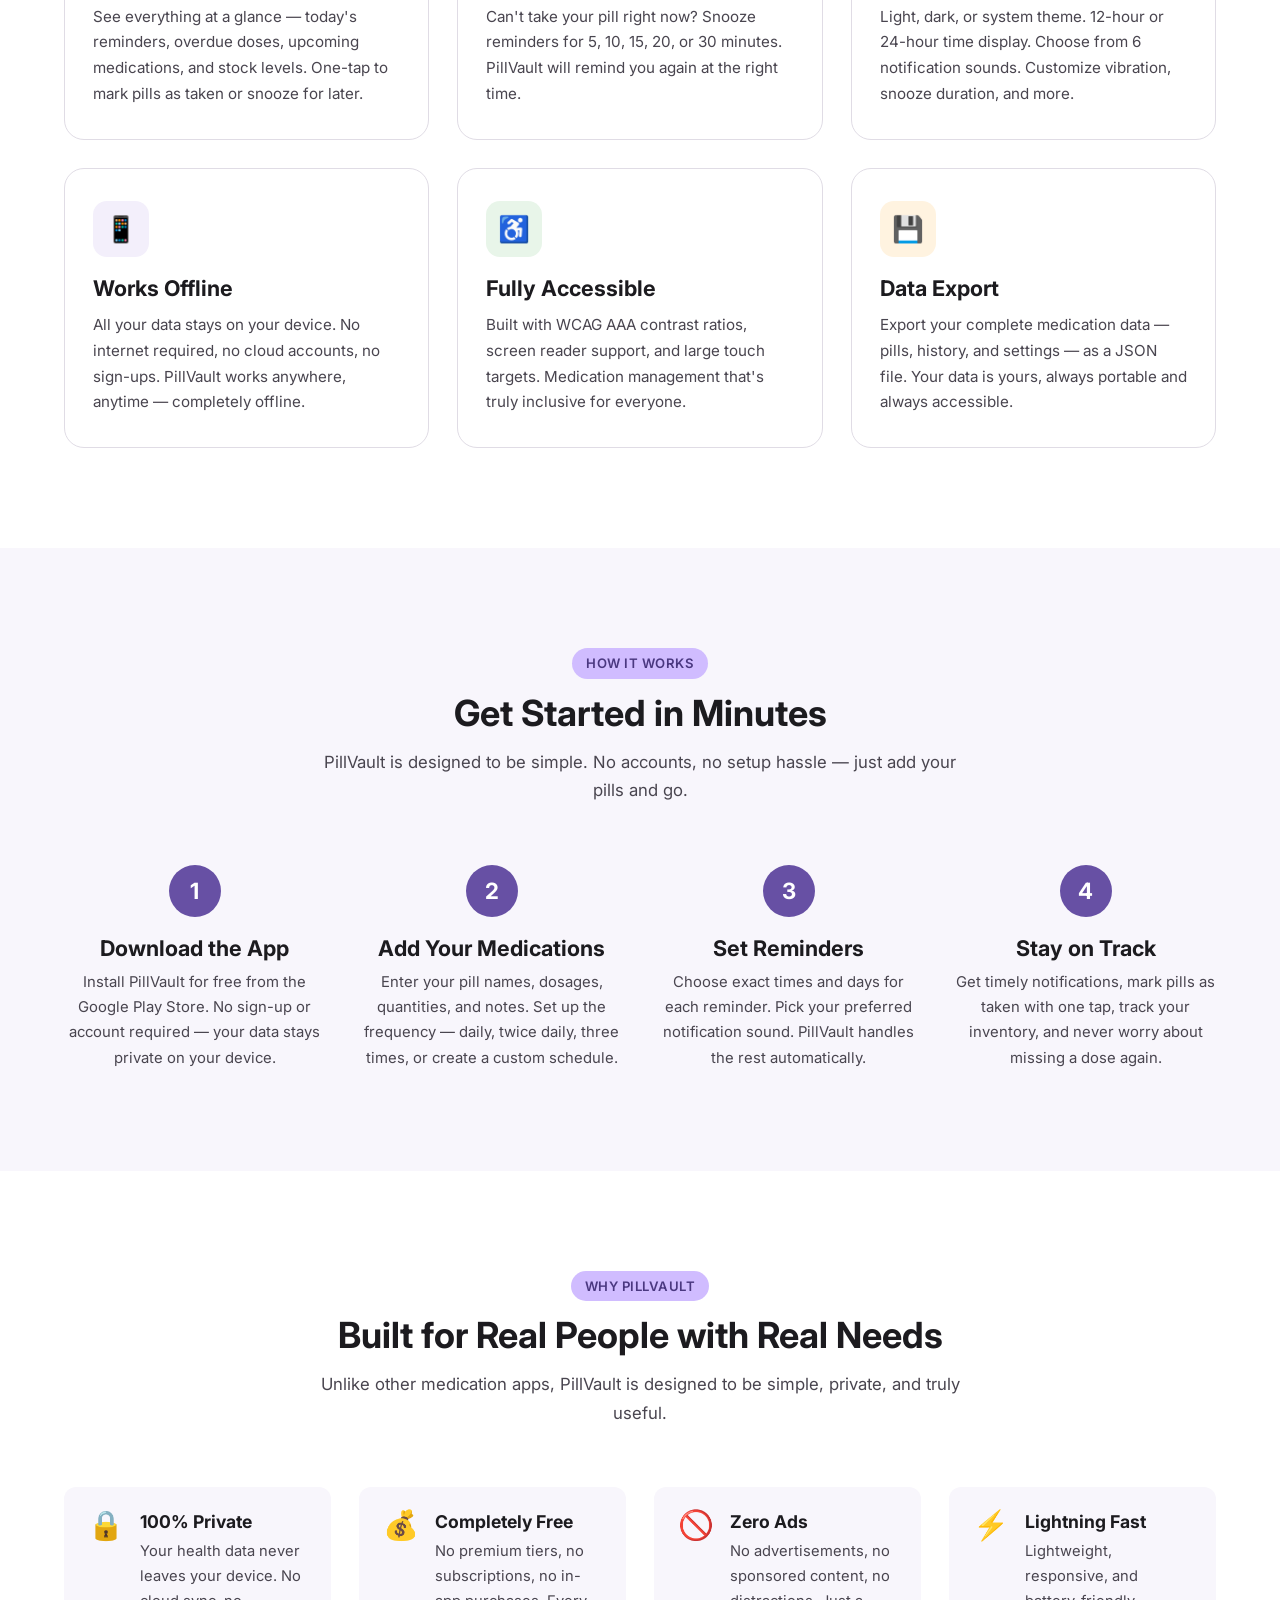
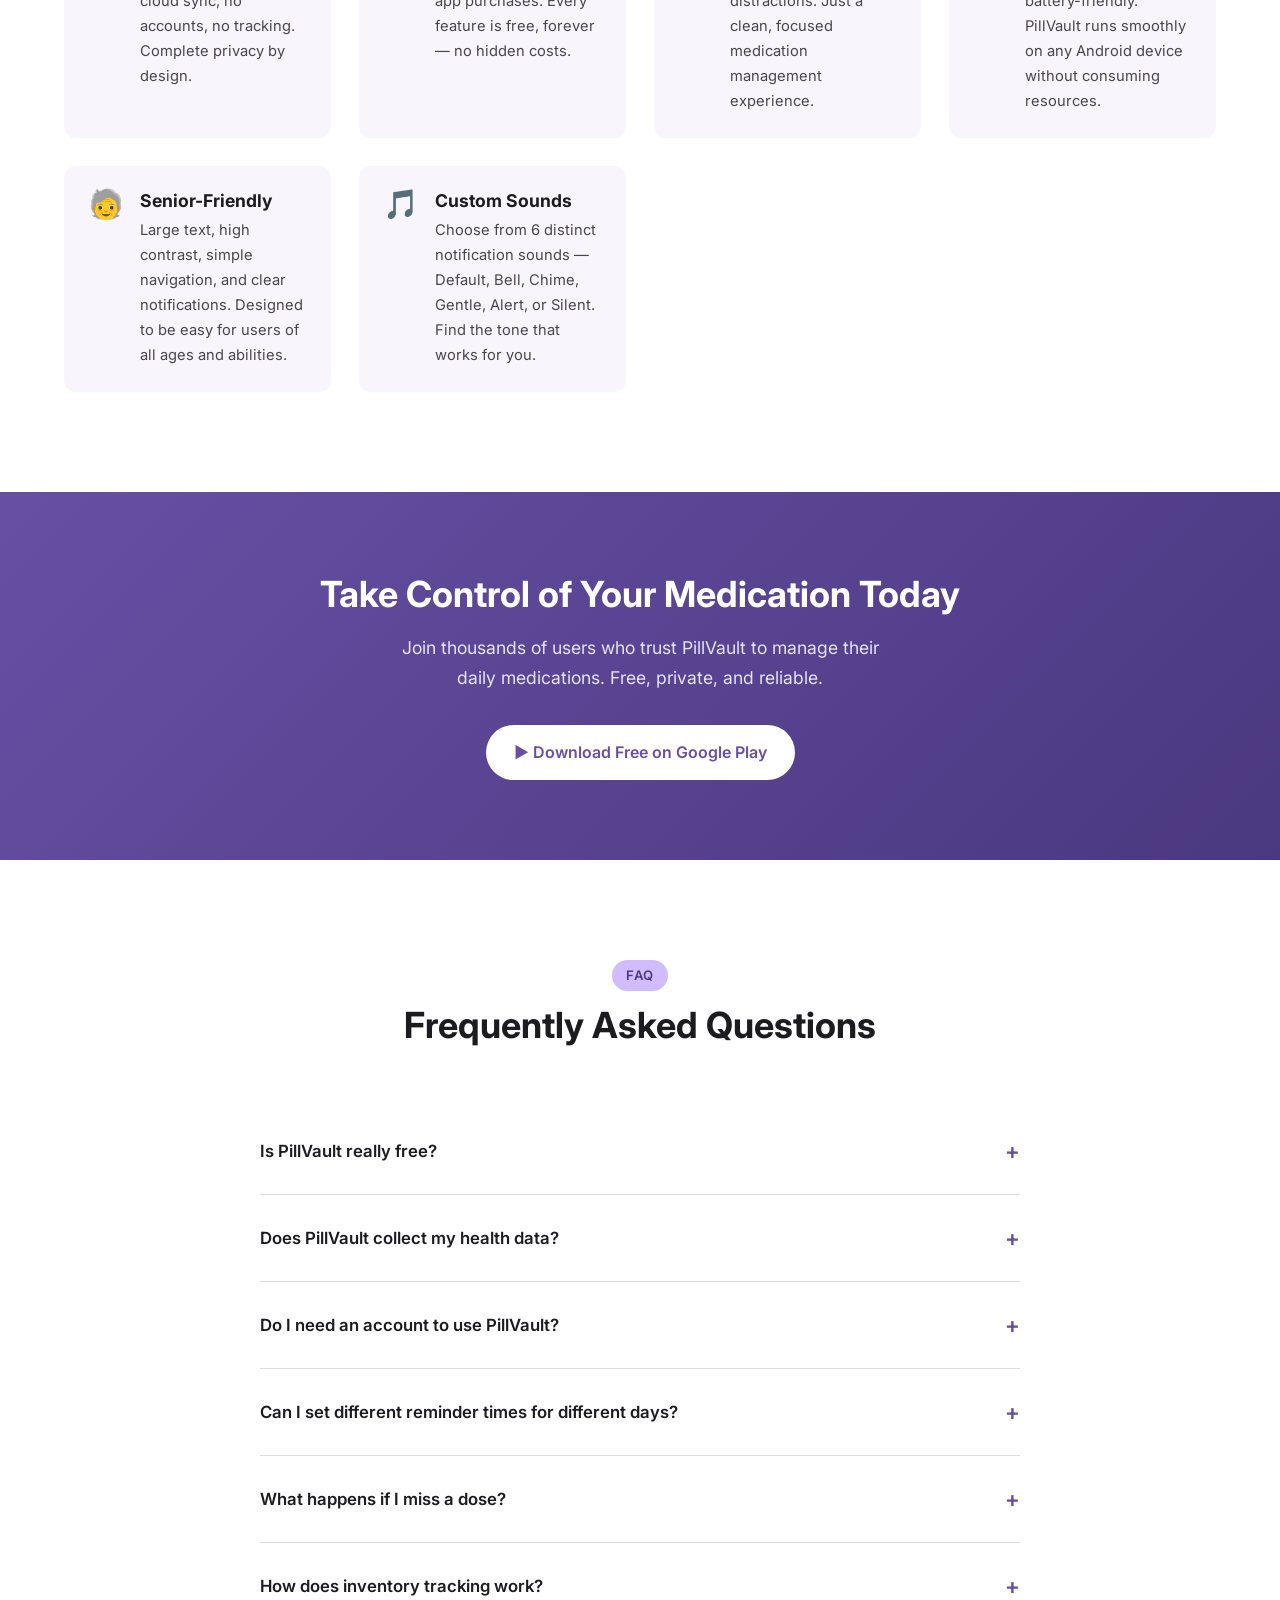
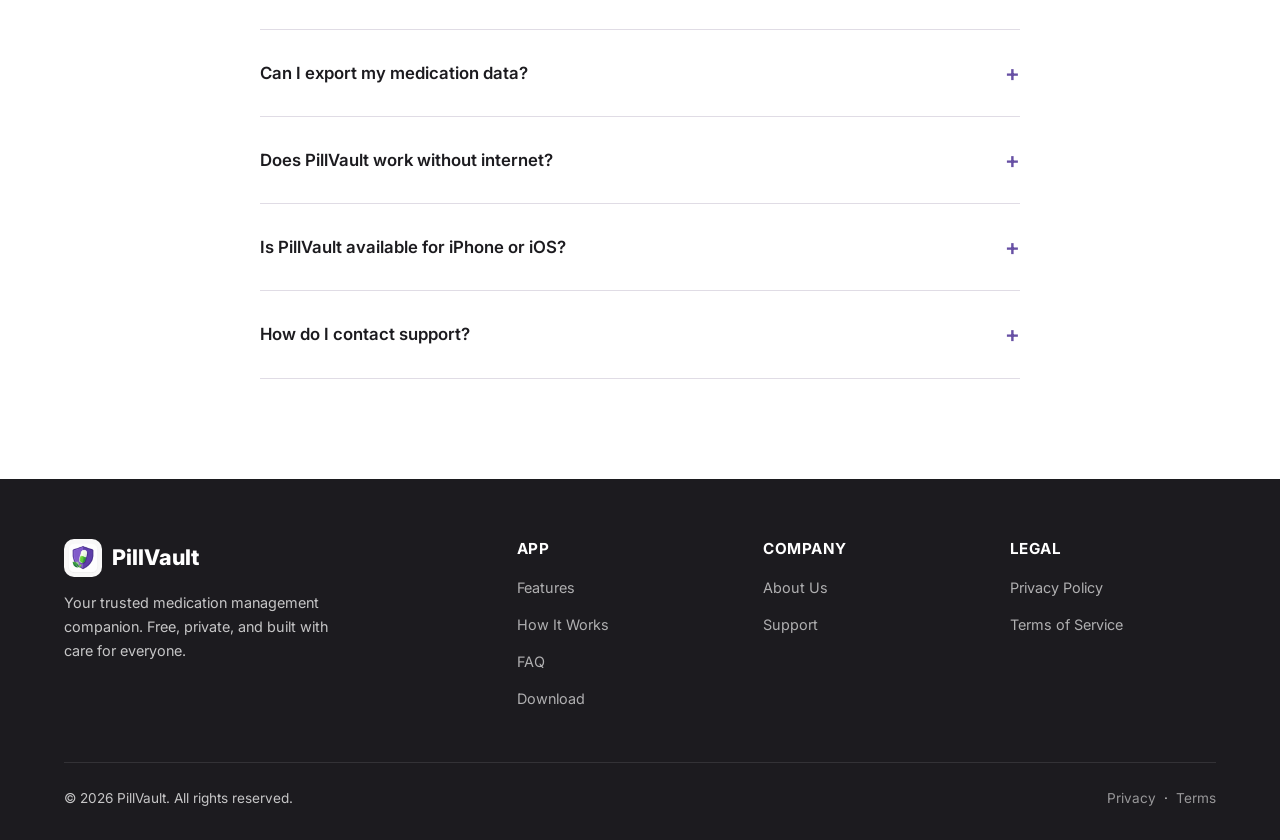
==== commit 96679714: "Update favicon and logo images; add new adaptive and empty state images" ====
--- a/index.html
+++ b/index.html
@@ -50,7 +50,7 @@
     />
 
     <!-- Favicon -->
-    <link rel="icon" type="image/svg+xml" href="assets/images/favicon.svg" />
+    <link rel="icon" type="image/png" href="assets/images/favicon.png" />
 
     <!-- Fonts -->
     <link rel="preconnect" href="https://fonts.googleapis.com" />
@@ -92,7 +92,8 @@
     <header class="site-header">
       <div class="container header-inner">
         <a href="index.html" class="logo" aria-label="PillVault Home">
-          <span class="logo-icon">💊</span> PillVault
+          <img src="assets/images/icon.png" alt="PillVault" class="logo-img" />
+          PillVault
         </a>
         <button
           class="mobile-toggle"
@@ -161,7 +162,11 @@
         <div class="hero-visual">
           <div class="phone-mockup">
             <div class="phone-screen">
-              <div class="app-icon-large">💊</div>
+              <img
+                src="assets/images/icon.png"
+                alt="PillVault App Icon"
+                class="app-icon-large"
+              />
               <h3>PillVault</h3>
               <p>Your daily dashboard</p>
               <div class="mock-card">
@@ -549,7 +554,14 @@
       <div class="container">
         <div class="footer-grid">
           <div class="footer-brand">
-            <div class="logo"><span class="logo-icon">💊</span> PillVault</div>
+            <div class="logo">
+              <img
+                src="assets/images/icon.png"
+                alt="PillVault"
+                class="logo-img"
+              />
+              PillVault
+            </div>
             <p>
               Your trusted medication management companion. Free, private, and
               built with care for everyone.
--- a/assets/style.css
+++ b/assets/style.css
@@ -131,6 +131,13 @@
   font-size: 1.3rem;
 }
 
+.logo-img {
+  width: 38px;
+  height: 38px;
+  border-radius: 10px;
+  object-fit: contain;
+}
+
 nav ul {
   list-style: none;
   display: flex;
@@ -315,12 +322,8 @@
 .phone-screen .app-icon-large {
   width: 80px;
   height: 80px;
-  background: var(--primary);
   border-radius: 20px;
-  display: flex;
-  align-items: center;
-  justify-content: center;
-  font-size: 2.4rem;
+  object-fit: contain;
   margin-bottom: 16px;
   box-shadow: 0 4px 16px rgba(103, 80, 164, 0.3);
 }
@@ -638,6 +641,11 @@
   background: var(--primary-light);
   color: var(--primary-dark);
 }
+.footer-brand .logo .logo-img {
+  width: 38px;
+  height: 38px;
+  border-radius: 10px;
+}
 .footer-brand p {
   font-size: 0.9rem;
   max-width: 280px;
